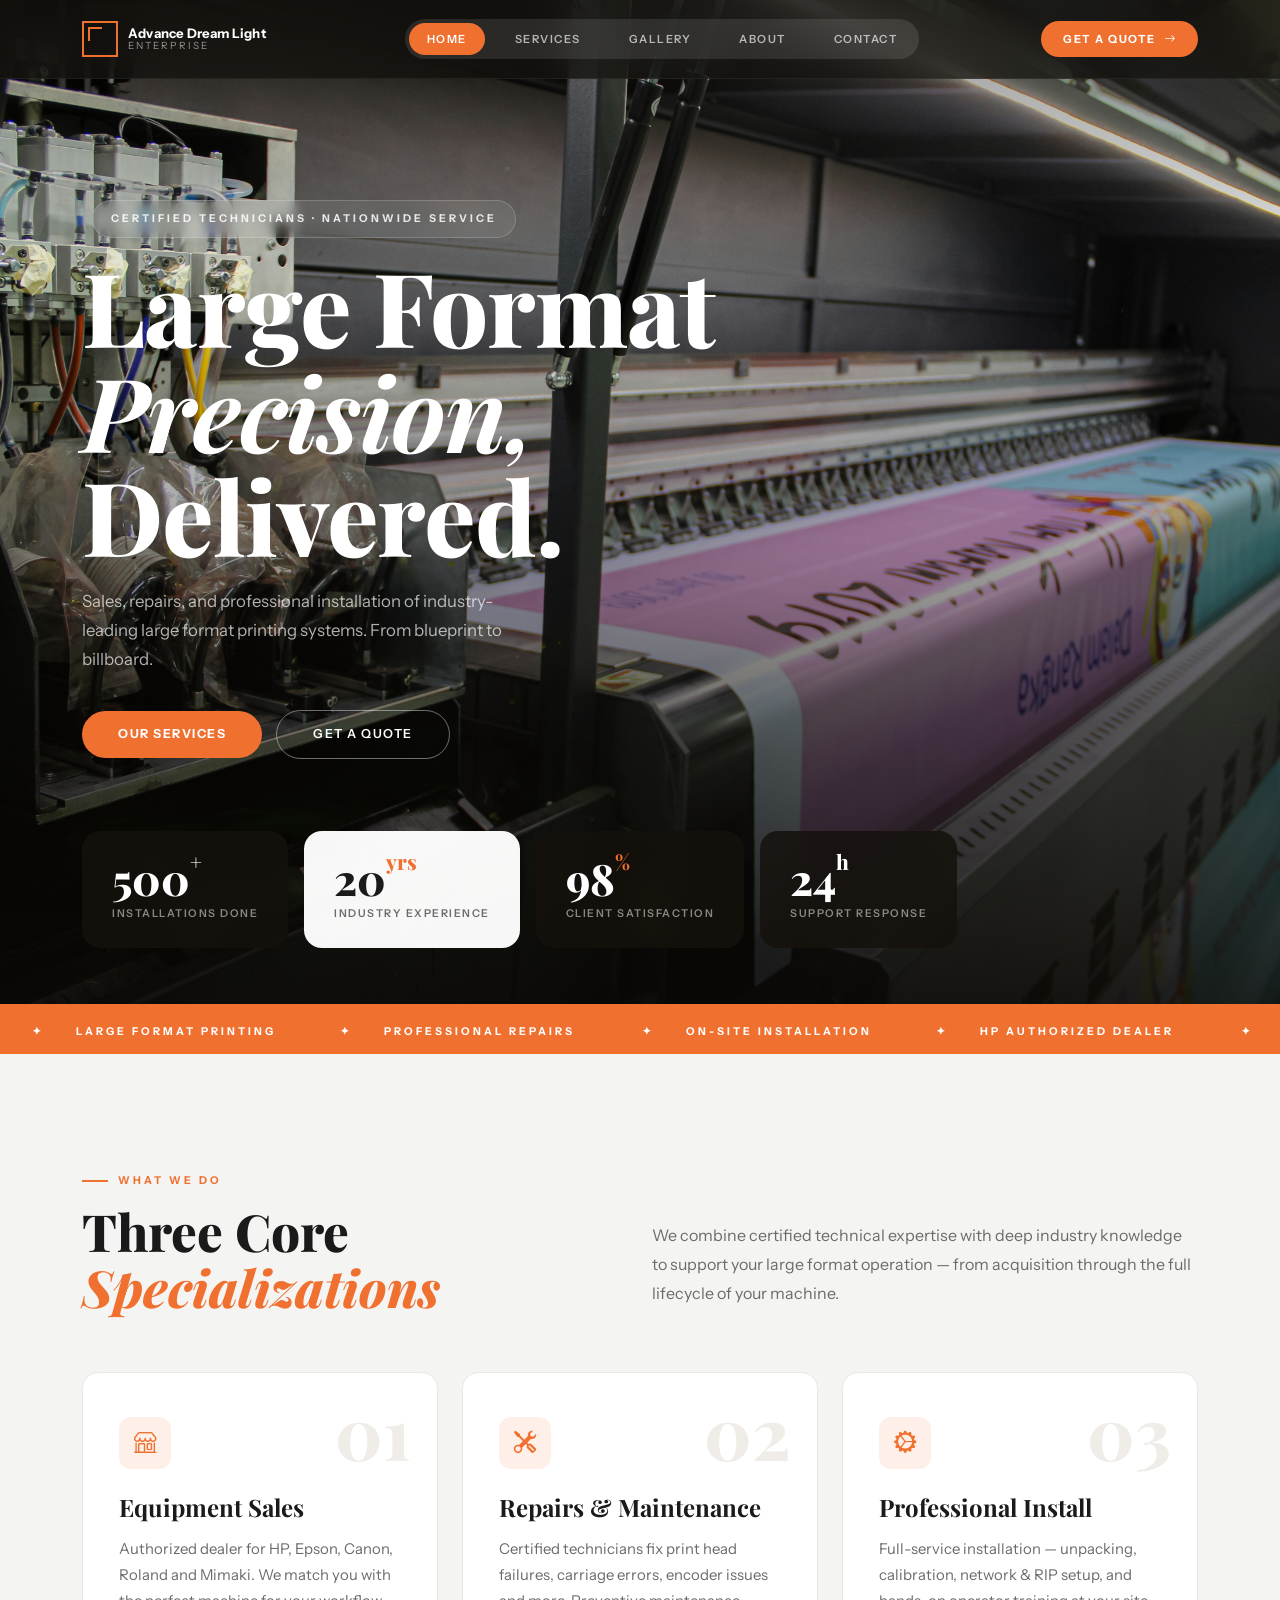
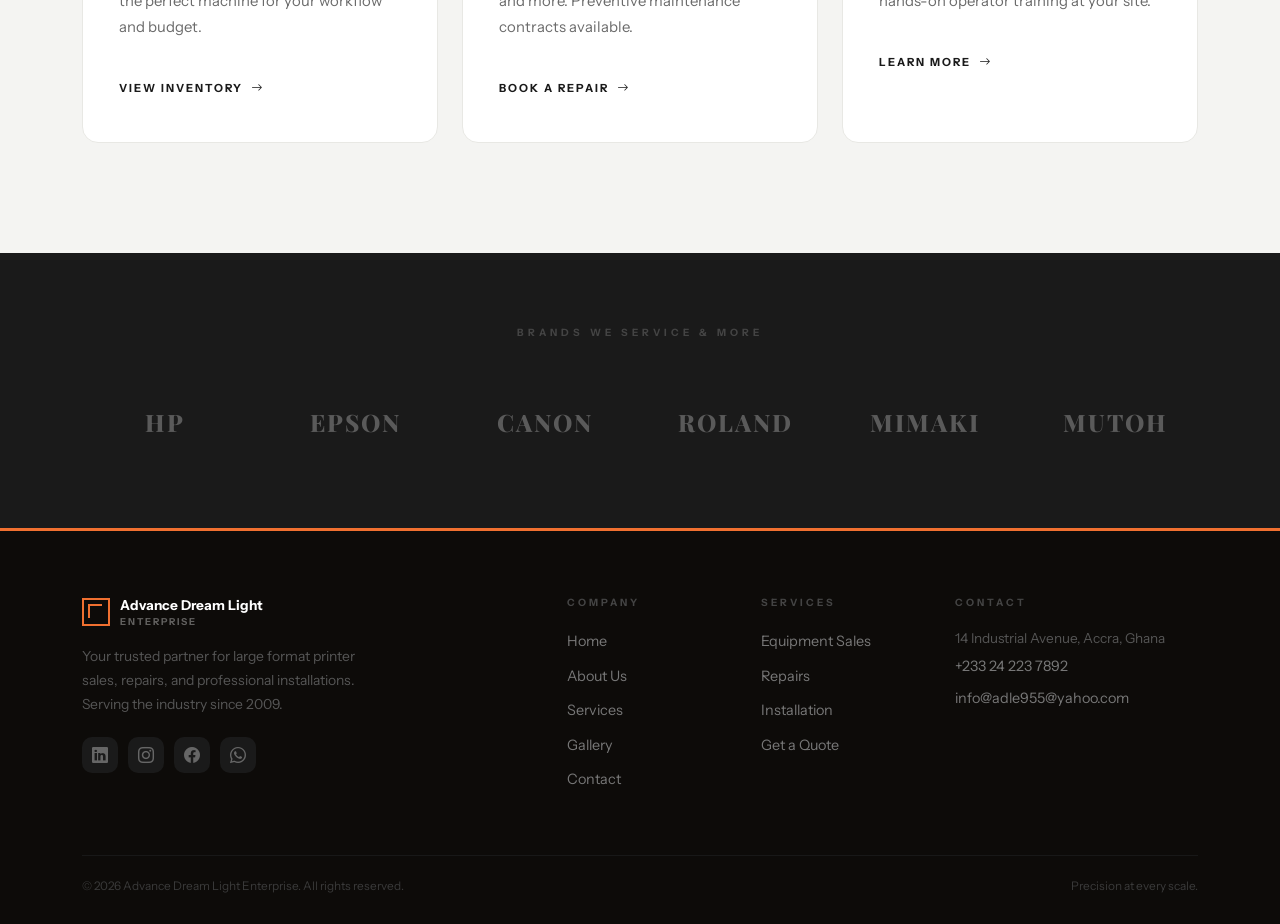
==== index.html @ 65f983d9 "first" ====
<!DOCTYPE html>
<html lang="en">
<head>
  <meta charset="UTF-8" />
  <meta name="viewport" content="width=device-width, initial-scale=1.0"/>
  <title>Home — Advance Dream Light Enterprise</title>
  <link href="https://cdn.jsdelivr.net/npm/bootstrap@5.3.3/dist/css/bootstrap.min.css" rel="stylesheet"/>
  <link href="https://fonts.googleapis.com/css2?family=Playfair+Display:ital,wght@0,700;0,800;1,700;1,800&family=Instrument+Sans:wght@400;500;600;700&display=swap" rel="stylesheet"/>
  <link href="https://cdn.jsdelivr.net/npm/bootstrap-icons@1.11.3/font/bootstrap-icons.css" rel="stylesheet"/>
  <link rel="stylesheet" href="style.css"/>
    
</head>
<body>

  <!-- NAVBAR -->
  <nav class="navbar navbar-expand-lg" id="mainNav">
    <div class="container">
      <a class="navbar-brand" href="index.html">
        <div class="brand-icon"></div>
        <div>
          <span class="brand-name-line1">Advance Dream Light</span>
          <span class="brand-name-line2">Enterprise</span>
        </div>
      </a>
      <button class="navbar-toggler" type="button" data-bs-toggle="collapse" data-bs-target="#navMenu">
        <span class="navbar-toggler-icon"></span>
      </button>
      <div class="collapse navbar-collapse justify-content-center" id="navMenu">
        <div class="nav-pill-wrap">
          <a class="nav-link active" href="index.html">Home</a>
          <a class="nav-link" href="services.html">Services</a>
          <a class="nav-link" href="gallery.html">Gallery</a>
          <a class="nav-link" href="about.html">About</a>
          <a class="nav-link" href="contact.html">Contact</a>
        </div>
      </div>
      <div class="d-none d-lg-block">
        <a href="contact.html" class="btn-quote">Get a Quote <i class="bi bi-arrow-right"></i></a>
      </div>
    </div>
  </nav>

  <!-- HERO -->
  <section class="hero">
    <div class="hero-bg"></div>
    <div class="hero-overlay"></div>
    <div class="hero-content">
      <div class="container">
        <div class="col-lg-7">
          <div style="display:flex;align-items:center;gap:10px;margin-bottom:16px;">
            <span style="display:inline-block;background:var(--orange);"></span>
            <!-- <span style="font-size:0.67rem;font-weight:700;letter-spacing:3px;text-transform:uppercase;color:rgba(255,255,255,0.65);">Certified Technicians · Nationwide Service</span> -->
             <span
  style="
    display:inline-block;
    padding:10px 18px;
    font-size:0.67rem;
    font-weight:700;
    letter-spacing:3px;
    text-transform:uppercase;
    color:rgba(255,255,255,0.85);
    background:rgba(255,255,255,0.08);
    border:1px solid rgba(255,255,255,0.18);
    border-radius:999px;
    backdrop-filter:blur(6px);
  "
>
  Certified Technicians · Nationwide Service
</span>
            
          </div>
          <h1>Large Format<br><em>Precision,</em><br>Delivered.</h1>
          <p class="hero-sub">Sales, repairs, and professional installation of industry-leading large format printing systems. From blueprint to billboard.</p>
          <div class="hero-actions">
            <a href="services.html" class="btn-primary-orange">Our Services</a>
            <a href="contact.html" class="btn-hero-ghost">Get a Quote</a>
          </div>
        </div>
      </div>
    </div>
    <!-- Stat cards -->
    <div class="hero-stats-row">
      <div class="container">
        <div class="d-flex gap-3 flex-wrap">
          <div class="stat-card dark">
            <div class="stat-num">500<sup>+</sup></div>
            <div class="stat-label">Installations Done</div>
          </div>
          <div class="stat-card light">
            <div class="stat-num" style="color:var(--ink);">20<sup style="color:var(--orange);">yrs</sup></div>
            <div class="stat-label" style="color:var(--mid);">Industry Experience</div>
          </div>
          <div class="stat-card dark">
            <div class="stat-num">98<sup style="color:var(--orange);">%</sup></div>
            <div class="stat-label">Client Satisfaction</div>
          </div>
          <div class="stat-card dark">
            <div class="stat-num">24<sup>h</sup></div>
            <div class="stat-label">Support Response</div>
          </div>
        </div>
      </div>
    </div>
  </section>

  <!-- TICKER -->
  <div class="ticker-wrap">
    <div class="ticker-inner">
      <span>Large Format Printing</span><span>Professional Repairs</span>
      <span>On-Site Installation</span><span>HP Authorized Dealer</span>
      <span>Canon Specialist</span><span>Epson Service Center</span>
      <span>Preventive Maintenance</span><span>Ink &amp; Media Supply</span>
      <span>Large Format Printing</span><span>Professional Repairs</span>
      <span>On-Site Installation</span><span>HP Authorized Dealer</span>
      <span>Canon Specialist</span><span>Epson Service Center</span>
      <span>Preventive Maintenance</span><span>Ink &amp; Media Supply</span>
    </div>
  </div>

  <!-- SERVICES PREVIEW -->
  <section class="services-section">
    <div class="container">
      <div class="row align-items-end mb-5">
        <div class="col-lg-5">
          <div class="section-tag fade-in">What We Do</div>
          <h2 class="section-title fade-in">Three Core<br><em>Specializations</em></h2>
        </div>
        <div class="col-lg-6 offset-lg-1">
          <p class="fade-in" style="color:var(--mid);line-height:1.8;margin-top:16px;">We combine certified technical expertise with deep industry knowledge to support your large format operation — from acquisition through the full lifecycle of your machine.</p>
        </div>
      </div>
      <div class="row g-4">
        <div class="col-lg-4">
          <div class="service-card fade-in">
            <div class="svc-num">01</div>
            <div class="svc-icon"><i class="bi bi-shop"></i></div>
            <h3>Equipment Sales</h3>
            <p>Authorized dealer for HP, Epson, Canon, Roland and Mimaki. We match you with the perfect machine for your workflow and budget.</p>
            <a href="services.html" class="svc-link">View Inventory <i class="bi bi-arrow-right"></i></a>
          </div>
        </div>
        <div class="col-lg-4">
          <div class="service-card fade-in" style="transition-delay:.1s">
            <div class="svc-num">02</div>
            <div class="svc-icon"><i class="bi bi-tools"></i></div>
            <h3>Repairs &amp; Maintenance</h3>
            <p>Certified technicians fix print head failures, carriage errors, encoder issues and more. Preventive maintenance contracts available.</p>
            <a href="contact.html" class="svc-link">Book a Repair <i class="bi bi-arrow-right"></i></a>
          </div>
        </div>
        <div class="col-lg-4">
          <div class="service-card fade-in" style="transition-delay:.2s">
            <div class="svc-num">03</div>
            <div class="svc-icon"><i class="bi bi-gear-wide-connected"></i></div>
            <h3>Professional Install</h3>
            <p>Full-service installation — unpacking, calibration, network &amp; RIP setup, and hands-on operator training at your site.</p>
            <a href="contact.html" class="svc-link">Learn More <i class="bi bi-arrow-right"></i></a>
          </div>
        </div>
      </div>
    </div>
  </section>

  <!-- BRANDS -->
  <section class="brands-section">
    <div class="container">
      <p class="text-center mb-5" style="font-size:.63rem;letter-spacing:4px;text-transform:uppercase;color:#444;font-weight:700;">Brands We Service &amp; More</p>
      <div class="row justify-content-center align-items-center">
        <div class="col-4 col-md-2"><div class="brand-logo">HP</div></div>
        <div class="col-4 col-md-2"><div class="brand-logo">EPSON</div></div>
        <div class="col-4 col-md-2"><div class="brand-logo">CANON</div></div>
        <div class="col-4 col-md-2"><div class="brand-logo">ROLAND</div></div>
        <div class="col-4 col-md-2"><div class="brand-logo">MIMAKI</div></div>
        <div class="col-4 col-md-2"><div class="brand-logo">MUTOH</div></div>
      </div>
    </div>
  </section>

  <!-- FOOTER -->
  <footer>
    <div class="container">
      <div class="row g-5">
        <div class="col-lg-4">
          <div class="footer-brand">
            <div class="brand-icon" style="width:28px;height:28px;"></div>
            <div>
              <div style="font-size:0.85rem;font-weight:700;color:var(--white);">Advance Dream Light</div>
              <div style="font-size:0.6rem;letter-spacing:2px;text-transform:uppercase;color:rgba(255,255,255,0.35);">Enterprise</div>
            </div>
          </div>
          <p class="sub">Your trusted partner for large format printer sales, repairs, and professional installations. Serving the industry since 2009.</p>
          <div class="social-row">
            <a href="#" class="soc"><i class="bi bi-linkedin"></i></a>
            <a href="#" class="soc"><i class="bi bi-instagram"></i></a>
            <a href="#" class="soc"><i class="bi bi-facebook"></i></a>
            <a href="#" class="soc"><i class="bi bi-whatsapp"></i></a>
          </div>
        </div>
        <div class="col-6 col-lg-2 offset-lg-1">
          <div class="f-head">Company</div>
          <ul class="f-links">
            <li><a href="index.html">Home</a></li>
            <li><a href="about.html">About Us</a></li>
            <li><a href="services.html">Services</a></li>
            <li><a href="gallery.html">Gallery</a></li>
            <li><a href="contact.html">Contact</a></li>
          </ul>
        </div>
        <div class="col-6 col-lg-2">
          <div class="f-head">Services</div>
          <ul class="f-links">
            <li><a href="services.html">Equipment Sales</a></li>
            <li><a href="services.html">Repairs</a></li>
            <li><a href="services.html">Installation</a></li>
            <li><a href="contact.html">Get a Quote</a></li>
          </ul>
        </div>
        <div class="col-lg-3">
          <div class="f-head">Contact</div>
          <ul class="f-links" style="font-size:.85rem;">
            <li style="color:#555;margin-bottom:8px;">14 Industrial Avenue, Accra, Ghana</li>
            <li><a href="tel:+233242237892">+233 24 223 7892</a></li>
            <li><a href="mailto:info@adle955@yahoo.com">info@adle955@yahoo.com</a></li>
          </ul>
        </div>
      </div>
      <div class="footer-bottom">
        <p>&copy; 2026 Advance Dream Light Enterprise. All rights reserved.</p>
        <p>Precision at every scale.</p>
      </div>
    </div>
  </footer>

  <script src="https://cdn.jsdelivr.net/npm/bootstrap@5.3.3/dist/js/bootstrap.bundle.min.js"></script>
  <script src="script.js"></script>
</body>
</html>
---- style.css ----
/* =========================================================
   Advance Dream Light Enterprise — Shared Stylesheet
   ========================================================= */

:root {
  --orange: #f07030;
  --orange-dark: #d95e1e;
  --ink: #1a1a1a;
  --white: #ffffff;
  --light: #f4f4f2;
  --mid: #6b6b6b;
}

*, *::before, *::after { box-sizing: border-box; margin: 0; padding: 0; }
html { scroll-behavior: smooth; }
body {
  font-family: 'Instrument Sans', sans-serif;
  background: var(--light);
  color: var(--ink);
  overflow-x: hidden;
}

/* ── NAVBAR ────────────────────────────────────────── */
.navbar {
  position: fixed; top: 0; left: 0; right: 0; z-index: 1000;
  padding: 16px 0;
  background: rgba(20,18,15,0.72);
  backdrop-filter: blur(20px);
  -webkit-backdrop-filter: blur(20px);
  border-bottom: 1px solid rgba(255,255,255,0.06);
  transition: background 0.3s;
}
.navbar.scrolled { background: rgba(15,12,9,0.97); }
.navbar-brand {
  font-family: 'Instrument Sans', sans-serif;
  font-weight: 700; font-size: 1rem;
  color: var(--white) !important;
  display: flex; align-items: center; gap: 10px;
  letter-spacing: 0.2px; line-height: 1.2;
}
.brand-name-line1 { display: block; font-size: 0.82rem; font-weight: 700; line-height: 1.1; }
.brand-name-line2 { display: block; font-size: 0.62rem; font-weight: 400; letter-spacing: 2px; text-transform: uppercase; color: rgba(255,255,255,0.55); }
.brand-icon {
  width: 36px; height: 36px; flex-shrink: 0;
  border: 2px solid var(--orange);
  display: flex; align-items: center; justify-content: center;
  position: relative;
}
.brand-icon::before {
  content: '';
  position: absolute;
  width: 14px; height: 14px;
  border-top: 2px solid var(--orange);
  border-left: 2px solid var(--orange);
  top: 4px; left: 4px;
}
.nav-pill-wrap {
  background: rgba(255,255,255,0.1);
  border-radius: 100px; padding: 4px;
  display: flex; gap: 2px; flex-wrap: wrap;
}
.nav-pill-wrap .nav-link {
  font-size: 0.7rem; font-weight: 600; letter-spacing: 1.5px;
  text-transform: uppercase; color: rgba(255,255,255,0.65) !important;
  padding: 8px 18px !important; border-radius: 100px; transition: all 0.2s;
}
.nav-pill-wrap .nav-link:hover,
.nav-pill-wrap .nav-link.active { background: var(--orange); color: var(--white) !important; }
.btn-quote {
  background: var(--orange); color: var(--white); border: none;
  padding: 10px 22px; border-radius: 100px;
  font-size: 0.7rem; font-weight: 700; letter-spacing: 1.5px; text-transform: uppercase;
  cursor: pointer; transition: background 0.2s, transform 0.15s; text-decoration: none;
  display: inline-flex; align-items: center; gap: 8px; white-space: nowrap;
}
.btn-quote:hover { background: var(--orange-dark); color: var(--white); transform: translateY(-1px); }
.navbar-toggler { border-color: rgba(255,255,255,0.3); }
.navbar-toggler-icon { filter: invert(1); }

/* ── SECTION HELPERS ───────────────────────────────── */
.section-tag {
  display: inline-flex; align-items: center; gap: 10px;
  font-size: 0.67rem; font-weight: 700; letter-spacing: 3px;
  text-transform: uppercase; color: var(--orange); margin-bottom: 14px;
}
.section-tag::before { content: ''; width: 26px; height: 2px; background: var(--orange); display: inline-block; }
.section-title {
  font-family: 'Playfair Display', serif;
  font-size: clamp(2.2rem, 4vw, 3.2rem);
  font-weight: 800; line-height: 1.1; color: var(--ink);
}
.section-title em { font-style: italic; color: var(--orange); }

/* ── TICKER ────────────────────────────────────────── */
.ticker-wrap { background: var(--orange); overflow: hidden; padding: 13px 0; white-space: nowrap; }
.ticker-inner { display: inline-block; animation: ticker 35s linear infinite; }
.ticker-inner span {
  font-size: 0.67rem; font-weight: 700; letter-spacing: 3px;
  text-transform: uppercase; color: var(--white); padding: 0 32px;
}
.ticker-inner span::before { content: "✦"; margin-right: 32px; }
@keyframes ticker { from { transform: translateX(0); } to { transform: translateX(-50%); } }

/* ── ANIMATIONS ────────────────────────────────────── */
.fade-in { opacity: 0; transform: translateY(26px); transition: opacity 0.65s ease, transform 0.65s ease; }
.fade-in.visible { opacity: 1; transform: translateY(0); }

/* ── PAGE HEADER (inner pages) ─────────────────────── */
.page-header {
  background: var(--ink);
  padding: 160px 0 80px;
  position: relative; overflow: hidden;
}
.page-header::before {
  content: '';
  position: absolute; inset: 0;
  background-image: linear-gradient(to right, rgba(255,255,255,0.02) 1px, transparent 1px),
                    linear-gradient(to bottom, rgba(255,255,255,0.02) 1px, transparent 1px);
  background-size: 56px 56px;
}
.page-header::after {
  content: '';
  position: absolute; left: 0; top: 0; bottom: 0; width: 4px;
  background: var(--orange);
}
.page-header h1 {
  font-family: 'Playfair Display', serif;
  font-size: clamp(2.8rem, 6vw, 5rem);
  font-weight: 800; color: var(--white); line-height: 1.0;
  position: relative; z-index: 1;
}
.page-header h1 em { font-style: italic; color: var(--orange); }
.page-header p {
  color: rgba(255,255,255,0.55); font-size: 1rem; max-width: 480px;
  line-height: 1.75; margin-top: 14px; position: relative; z-index: 1;
}
.page-header .breadcrumb {
  position: relative; z-index: 1; margin-bottom: 20px;
}
.page-header .breadcrumb-item a { color: var(--orange); text-decoration: none; font-size: 0.75rem; }
.page-header .breadcrumb-item, .page-header .breadcrumb-item.active { color: rgba(255,255,255,0.4); font-size: 0.75rem; }
.page-header .breadcrumb-item + .breadcrumb-item::before { color: rgba(255,255,255,0.25); }

/* ── BRANDS SECTION ────────────────────────────────── */
.brands-section { background: var(--ink); padding: 72px 0; }
.brand-logo {
  text-align: center; opacity: 0.28; transition: opacity 0.3s; padding: 16px;
  font-family: 'Playfair Display', serif; font-size: 1.5rem; font-weight: 800;
  letter-spacing: 2px; color: var(--white); cursor: default;
}
.brand-logo:hover { opacity: 1; }

/* ── FOOTER ────────────────────────────────────────── */
footer { background: #0d0b09; padding: 64px 0 28px; border-top: 3px solid var(--orange); }
.footer-brand { font-family: 'Instrument Sans', sans-serif; font-size: 0.95rem; font-weight: 700; color: var(--white); display: flex; align-items: center; gap: 10px; }
footer p.sub { color: #555; font-size: 0.87rem; line-height: 1.75; max-width: 280px; margin-top: 14px; }
.f-head { font-size: 0.63rem; font-weight: 700; letter-spacing: 3px; text-transform: uppercase; color: #444; margin-bottom: 18px; }
.f-links { list-style: none; padding: 0; }
.f-links li { margin-bottom: 10px; }
.f-links a { color: #777; text-decoration: none; font-size: 0.9rem; transition: color 0.2s; }
.f-links a:hover { color: var(--orange); }
.social-row { display: flex; gap: 10px; margin-top: 20px; }
.soc { width: 36px; height: 36px; border-radius: 10px; background: #1a1a1a; display: flex; align-items: center; justify-content: center; color: #666; text-decoration: none; transition: background 0.2s, color 0.2s; }
.soc:hover { background: var(--orange); color: #fff; }
.footer-bottom { border-top: 1px solid #181818; margin-top: 48px; padding-top: 22px; display: flex; justify-content: space-between; align-items: center; flex-wrap: wrap; gap: 12px; }
.footer-bottom p { font-size: 0.74rem; color: #3a3a3a; margin: 0; }

/* ── SHARED COMPONENTS ─────────────────────────────── */
.check-list { list-style: none; padding: 0; }
.check-list li { display: flex; align-items: flex-start; gap: 12px; padding: 11px 0; border-bottom: 1px solid #f0ede8; font-size: 0.93rem; color: var(--ink); }
.check-list li:last-child { border-bottom: none; }
.check-list li i { color: var(--orange); font-size: 1rem; flex-shrink: 0; margin-top: 2px; }
.feature-pill {
  display: inline-flex; align-items: center; gap: 8px; background: #fef0e8;
  border-radius: 100px; padding: 8px 18px; font-size: 0.78rem; font-weight: 600;
  color: var(--orange); margin: 6px 4px;
}
.btn-primary-orange {
  background: var(--orange); color: var(--white); border: none;
  padding: 14px 36px; border-radius: 100px;
  font-size: 0.78rem; font-weight: 700; letter-spacing: 1.5px; text-transform: uppercase;
  cursor: pointer; transition: background 0.2s, transform 0.15s; text-decoration: none; display: inline-block;
}
.btn-primary-orange:hover { background: var(--orange-dark); color: var(--white); transform: translateY(-2px); }

@media (max-width: 768px) {
  .footer-bottom { flex-direction: column; text-align: center; }
  .nav-pill-wrap { background: transparent; padding: 0; }
  .nav-pill-wrap .nav-link { padding: 10px 14px !important; }
}

/* HOME */
/* ── HERO ── */
  .nav-pill-wrap{
  display: flex;
  gap: 12px;
}

/* Mobile view */
@media (max-width: 768px) {
  .nav-pill-wrap{
    flex-direction: column;
    width: 100%;
    text-align: center;
    margin-top: 15px;
  }

  .nav-link{
    width: 100%;
    padding: 10px 0;
  }
}
    .hero {
      position: relative; min-height: 100vh;
      display: flex; flex-direction: column; justify-content: flex-end; overflow: hidden;
    }
    .hero-bg {
      position: absolute; inset: 0;
      background: url('/assets/img/geri-sakti-CYrYxz-uvE4-unsplash.jpg') center center / cover no-repeat;
      animation: slow-zoom 20s ease-in-out infinite alternate;
    }
    @keyframes slow-zoom { from { transform: scale(1.04); } to { transform: scale(1.0); } }
    .hero-overlay {
      position: absolute; inset: 0;
      background: linear-gradient(to bottom, rgba(10,8,5,0.40) 0%, rgba(10,8,5,0.08) 28%, rgba(10,8,5,0.50) 65%, rgba(10,8,5,0.88) 100%);
    }
    .hero-content { position: relative; z-index: 2; padding: 200px 0 72px; }
    .hero h1 {
      font-family: 'Playfair Display', serif;
      font-size: clamp(3.8rem, 8vw, 7.5rem);
      font-weight: 800; color: var(--white); line-height: 1.02; letter-spacing: -1px;
    }
    .hero h1 em { font-style: italic; font-weight: 700; }
    .hero-sub { color: rgba(255,255,255,0.68); font-size: 1.05rem; max-width: 440px; line-height: 1.72; margin-top: 20px; }
    .hero-actions { margin-top: 36px; display: flex; gap: 14px; flex-wrap: wrap; align-items: center; }
    .btn-hero-ghost {
      background: transparent; color: var(--white);
      border: 1.5px solid rgba(255,255,255,0.42);
      padding: 14px 36px; border-radius: 100px;
      font-size: 0.78rem; font-weight: 600; letter-spacing: 1.5px; text-transform: uppercase;
      transition: border-color 0.2s; text-decoration: none; display: inline-block;
    }
    .btn-hero-ghost:hover { border-color: var(--white); color: var(--white); }
    /* Stat cards */
    .hero-stats-row { position: relative; z-index: 2; padding: 0 0 56px; }
    .stat-card { border-radius: 18px; padding: 26px 30px; display: flex; flex-direction: column; min-width: 150px; }
    .stat-card.dark { background: rgba(22,18,14,0.85); backdrop-filter: blur(14px); }
    .stat-card.light { background: rgba(255,255,255,0.97); }
    .stat-num { font-family: 'Playfair Display', serif; font-size: 2.7rem; font-weight: 800; line-height: 1; color: var(--white); }
    .stat-card.light .stat-num { color: var(--ink); }
    .stat-num sup { font-size: 1.3rem; vertical-align: super; }
    .stat-label { font-size: 0.67rem; font-weight: 600; letter-spacing: 1.5px; text-transform: uppercase; margin-top: 6px; color: rgba(255,255,255,0.5); }
    .stat-card.light .stat-label { color: var(--mid); }
    /* Services preview */
    .services-section { padding: 110px 0; background: #f4f4f2; }
    .service-card {
      background: var(--white); border-radius: 16px; padding: 44px 36px;
      height: 100%; position: relative; overflow: hidden;
      transition: transform 0.3s, box-shadow 0.3s; border: 1px solid #e8e8e4;
    }
    .service-card:hover { transform: translateY(-6px); box-shadow: 0 24px 64px rgba(0,0,0,0.10); }
    .service-card::after {
      content: ''; position: absolute; bottom: 0; left: 0; right: 0; height: 4px;
      background: var(--orange); transform: scaleX(0); transform-origin: left; transition: transform 0.35s ease;
    }
    .service-card:hover::after { transform: scaleX(1); }
    .svc-icon { width: 52px; height: 52px; background: #fef0e8; border-radius: 12px; display: flex; align-items: center; justify-content: center; margin-bottom: 24px; }
    .svc-icon i { font-size: 1.4rem; color: var(--orange); }
    .svc-num { position: absolute; top: 22px; right: 26px; font-family: 'Playfair Display', serif; font-size: 4.5rem; font-weight: 800; color: #f0ede8; line-height: 1; }
    .service-card h3 { font-family: 'Playfair Display', serif; font-size: 1.5rem; font-weight: 700; margin-bottom: 14px; }
    .service-card p { color: var(--mid); font-size: 0.93rem; line-height: 1.75; }
    .svc-link { display: inline-flex; align-items: center; gap: 8px; margin-top: 24px; font-size: 0.7rem; font-weight: 700; letter-spacing: 2px; text-transform: uppercase; color: var(--ink); text-decoration: none; transition: gap 0.2s, color 0.2s; }
    .svc-link:hover { color: var(--orange); gap: 14px; }
    @media (max-width: 768px) { .hero h1 { font-size: 3.5rem; } }

    /* ABOUT */
     .about-section { padding: 80px 0 120px; background: var(--white); }
    .about-photo-placeholder {
      width: 100%; aspect-ratio: 3/4;
      background: url('https://images.unsplash.com/photo-1558618666-fcd25c85cd64?w=800&q=80&fit=crop') center/cover no-repeat;
      border-radius: 20px; position: relative;
    }
    .about-float {
      position: absolute; bottom: 28px; left: 28px;
      background: var(--orange); border-radius: 16px;
      padding: 22px 26px; color: var(--white);
    }
    .about-float .big { font-family: 'Playfair Display', serif; font-size: 2.8rem; font-weight: 800; line-height: 1; }
    .about-float .small { font-size: 0.68rem; letter-spacing: 2px; text-transform: uppercase; opacity: 0.88; }
    .about-body { padding-left: 48px; }
    .about-body p { color: var(--mid); line-height: 1.85; font-size: 0.97rem; margin-bottom: 18px; }
    .value-item { display: flex; align-items: flex-start; gap: 16px; margin-bottom: 22px; }
    .vi-dot { width: 36px; height: 36px; background: #fef0e8; border-radius: 10px; display: flex; align-items: center; justify-content: center; flex-shrink: 0; }
    .vi-dot i { color: var(--orange); font-size: 1rem; }
    .value-item h5 { font-weight: 700; font-size: 0.93rem; margin-bottom: 3px; }
    .value-item p { font-size: 0.87rem; color: var(--mid); margin: 0; }
    .team-avatar { width: 100px; height: 100px; border-radius: 50%; background: var(--ink); display: flex; align-items: center; justify-content: center; font-family: 'Playfair Display', serif; font-size: 1.5rem; font-weight: 800; color: var(--orange); margin: 0 auto 16px; border: 3px solid #e8e8e4; }
    .team-card { text-align: center; padding: 8px; transition: transform 0.3s; }
    .team-card:hover { transform: translateY(-5px); }
    .team-card h5 { font-weight: 700; font-size: 0.93rem; margin-bottom: 4px; }
    .team-card span { font-size: 0.68rem; letter-spacing: 2px; text-transform: uppercase; color: var(--orange); }
    .counter-strip { background: var(--ink); padding: 60px 0; }
    .counter-item { text-align: center; padding: 20px; }
    .counter-num { font-family: 'Playfair Display', serif; font-size: 3.5rem; font-weight: 800; color: var(--white); line-height: 1; }
    .counter-num span { color: var(--orange); }
    .counter-label { font-size: 0.67rem; letter-spacing: 3px; text-transform: uppercase; color: rgba(255,255,255,0.45); margin-top: 8px; }
    @media (max-width: 768px) { .about-body { padding-left: 0; padding-top: 60px; } .about-photo-placeholder { aspect-ratio: 4/3; } }

    /* SERVICES */
     .services-full-section { padding: 80px 0 120px; background: #f4f4f2; }
    .svc-row { background: var(--white); border-radius: 20px; padding: 56px; margin-bottom: 28px; }
    .svc-row h3 { font-family: 'Playfair Display', serif; font-size: 2rem; font-weight: 800; margin-bottom: 16px; }
    .svc-row p { color: var(--mid); line-height: 1.8; }
    .cta-banner { background: var(--ink); border-radius: 20px; padding: 64px; color: var(--white); text-align: center; margin-top: 28px; }
    .cta-banner h2 { font-family: 'Playfair Display', serif; font-size: 2.5rem; font-weight: 800; margin-bottom: 12px; }
    .cta-banner p { color: rgba(255,255,255,0.55); max-width: 460px; margin: 0 auto 32px; }
    @media (max-width: 768px) { .svc-row { padding: 32px 24px; } .cta-banner { padding: 40px 24px; } }

    /* CONTACT */
      .contact-section { padding: 80px 0 120px; background: var(--white); }
    .contact-info { background: var(--ink); border-radius: 20px; padding: 56px 48px; color: var(--white); height: 100%; }
    .contact-info h2 { font-family: 'Playfair Display', serif; font-size: 2rem; font-weight: 800; margin-bottom: 8px; }
    .contact-info > p { color: rgba(255,255,255,0.5); font-size: 0.95rem; line-height: 1.7; margin-bottom: 40px; }
    .c-detail { display: flex; align-items: flex-start; gap: 18px; margin-bottom: 26px; }
    .c-icon { width: 44px; height: 44px; background: rgba(240,112,48,0.15); border-radius: 12px; display: flex; align-items: center; justify-content: center; flex-shrink: 0; }
    .c-icon i { color: var(--orange); font-size: 1.1rem; }
    .c-detail h6 { font-size: 0.6rem; letter-spacing: 2px; text-transform: uppercase; color: rgba(255,255,255,0.38); margin-bottom: 4px; }
    .c-detail p { color: var(--white); margin: 0; font-size: 0.92rem; line-height: 1.5; }
    .contact-form-wrap { background: #f4f4f2; border-radius: 20px; padding: 56px 48px; }
    .contact-form-wrap h3 { font-family: 'Playfair Display', serif; font-size: 1.8rem; font-weight: 800; margin-bottom: 32px; }
    .form-label { font-size: 0.66rem; font-weight: 700; letter-spacing: 2px; text-transform: uppercase; color: var(--mid); margin-bottom: 8px; }
    .form-control, .form-select {
      border: 1.5px solid #e0ddd8; border-radius: 10px; padding: 13px 16px;
      font-family: 'Instrument Sans', sans-serif; font-size: 0.93rem;
      background: var(--white); color: var(--ink); transition: border-color 0.2s;
    }
    .form-control:focus, .form-select:focus { border-color: var(--orange); box-shadow: none; background: var(--white); }
    textarea.form-control { resize: none; }
    .btn-send {
      background: var(--orange); color: var(--white); border: none;
      padding: 14px 40px; border-radius: 100px; width: 100%;
      font-size: 0.78rem; font-weight: 700; letter-spacing: 2px; text-transform: uppercase;
      cursor: pointer; transition: background 0.2s;
    }
    .btn-send:hover { background: var(--orange-dark); color: var(--white); }
    .success-msg {
      display: none; background: #1a8c3e; color: #fff; padding: 14px; border-radius: 10px;
      text-align: center; font-size: 0.76rem; letter-spacing: 1.5px; text-transform: uppercase; margin-top: 14px;
    }
    .map-block {
      background: var(--light); border-radius: 20px; height: 320px;
      display: flex; align-items: center; justify-content: center;
      margin-top: 48px; position: relative; overflow: hidden;
    }
    .map-grid {
      position: absolute; inset: 0;
      background-image: linear-gradient(to right, rgba(0,0,0,0.05) 1px, transparent 1px),
                        linear-gradient(to bottom, rgba(0,0,0,0.05) 1px, transparent 1px);
      background-size: 40px 40px;
    }
    .map-pin { text-align: center; z-index: 1; }
    .map-pin i { font-size: 3rem; color: var(--orange); }
    .map-pin p { font-size: 0.75rem; letter-spacing: 2px; text-transform: uppercase; color: var(--mid); margin-top: 8px; }
    @media (max-width: 768px) { .contact-info, .contact-form-wrap { padding: 36px 24px; } }

    /* GALLERY */
      /* Filter pills */
    .filter-bar { padding: 48px 0 36px; background: var(--light); }
    .filter-btn {
      background: var(--white); color: var(--mid); border: 1.5px solid #e0ddd8;
      padding: 10px 24px; border-radius: 100px;
      font-size: 0.72rem; font-weight: 600; letter-spacing: 1.5px; text-transform: uppercase;
      cursor: pointer; transition: all 0.2s; display: inline-block;
    }
    .filter-btn:hover, .filter-btn.active {
      background: var(--orange); color: var(--white); border-color: var(--orange);
    }

    /* Gallery grid */
    .gallery-section { background: var(--light); padding-bottom: 120px; }
    .gallery-grid { columns: 3; column-gap: 20px; }
    @media (max-width: 992px) { .gallery-grid { columns: 2; } }
    @media (max-width: 576px) { .gallery-grid { columns: 1; } }

    .gallery-item {
      break-inside: avoid;
      margin-bottom: 20px;
      position: relative;
      overflow: hidden;
      border-radius: 12px;
      cursor: pointer;
      display: block;
    }
    .gallery-item.hidden { display: none; }

    .gallery-item img {
      width: 100%; display: block;
      border-radius: 12px;
      transition: transform 0.45s ease;
    }
    .gallery-item:hover img { transform: scale(1.05); }
    .gallery-overlay {
      position: absolute; inset: 0; border-radius: 12px;
      background: linear-gradient(to top, rgba(10,8,5,0.85) 0%, rgba(10,8,5,0) 55%);
      opacity: 0; transition: opacity 0.35s;
      display: flex; flex-direction: column; justify-content: flex-end; padding: 24px;
    }
    .gallery-item:hover .gallery-overlay { opacity: 1; }
    .gallery-overlay h5 {
      font-family: 'Playfair Display', serif; font-size: 1rem;
      font-weight: 700; color: var(--white); margin-bottom: 4px;
    }
    .gallery-overlay span {
      font-size: 0.65rem; letter-spacing: 2px; text-transform: uppercase; color: var(--orange);
    }
    .gallery-overlay .zoom-icon {
      position: absolute; top: 20px; right: 20px;
      width: 38px; height: 38px; background: var(--orange); border-radius: 50%;
      display: flex; align-items: center; justify-content: center; color: var(--white); font-size: 1rem;
    }

    /* Lightbox */
    .lightbox-overlay {
      display: none; position: fixed; inset: 0; z-index: 9999;
      background: rgba(5,4,3,0.95); backdrop-filter: blur(8px);
      align-items: center; justify-content: center; padding: 40px;
    }
    .lightbox-overlay.open { display: flex; }
    .lightbox-inner { position: relative; max-width: 900px; width: 100%; }
    .lightbox-inner img { width: 100%; border-radius: 16px; max-height: 80vh; object-fit: contain; }
    .lightbox-caption { color: rgba(255,255,255,0.7); text-align: center; margin-top: 16px; font-size: 0.9rem; }
    .lightbox-close {
      position: absolute; top: -16px; right: -16px;
      width: 40px; height: 40px; background: var(--orange); border-radius: 50%; border: none;
      display: flex; align-items: center; justify-content: center; color: var(--white);
      font-size: 1.2rem; cursor: pointer; transition: background 0.2s;
    }
    .lightbox-close:hover { background: var(--orange-dark); }
    .lightbox-prev, .lightbox-next {
      position: absolute; top: 50%; transform: translateY(-50%);
      width: 44px; height: 44px; background: rgba(255,255,255,0.1); border: none; border-radius: 50%;
      display: flex; align-items: center; justify-content: center; color: var(--white);
      font-size: 1.1rem; cursor: pointer; transition: background 0.2s;
    }
    .lightbox-prev { left: -56px; }
    .lightbox-next { right: -56px; }
    .lightbox-prev:hover, .lightbox-next:hover { background: var(--orange); }
    @media (max-width: 768px) { .lightbox-prev { left: 0; } .lightbox-next { right: 0; } }

    /* No results */
    .no-results { text-align: center; padding: 60px 0; display: none; }
    .no-results i { font-size: 3rem; color: #ddd; margin-bottom: 16px; display: block; }
    .no-results p { color: var(--mid); }
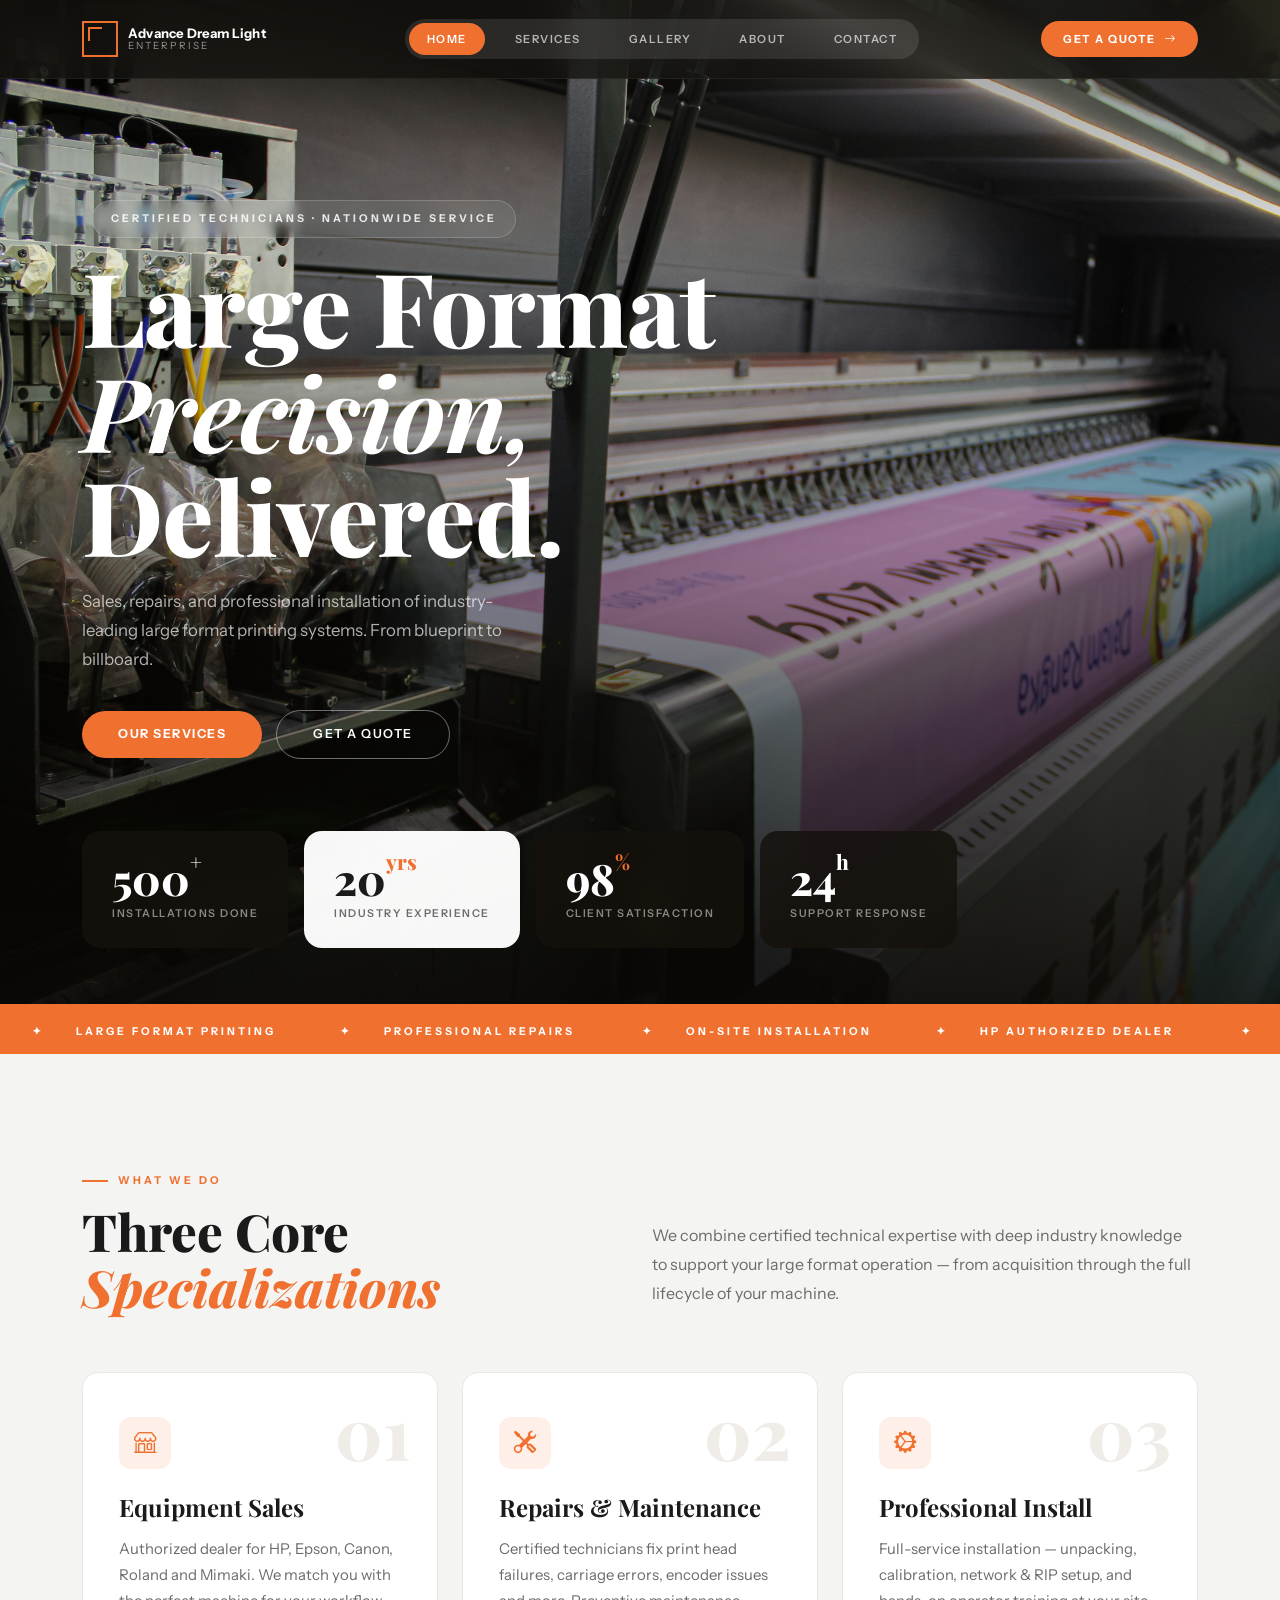
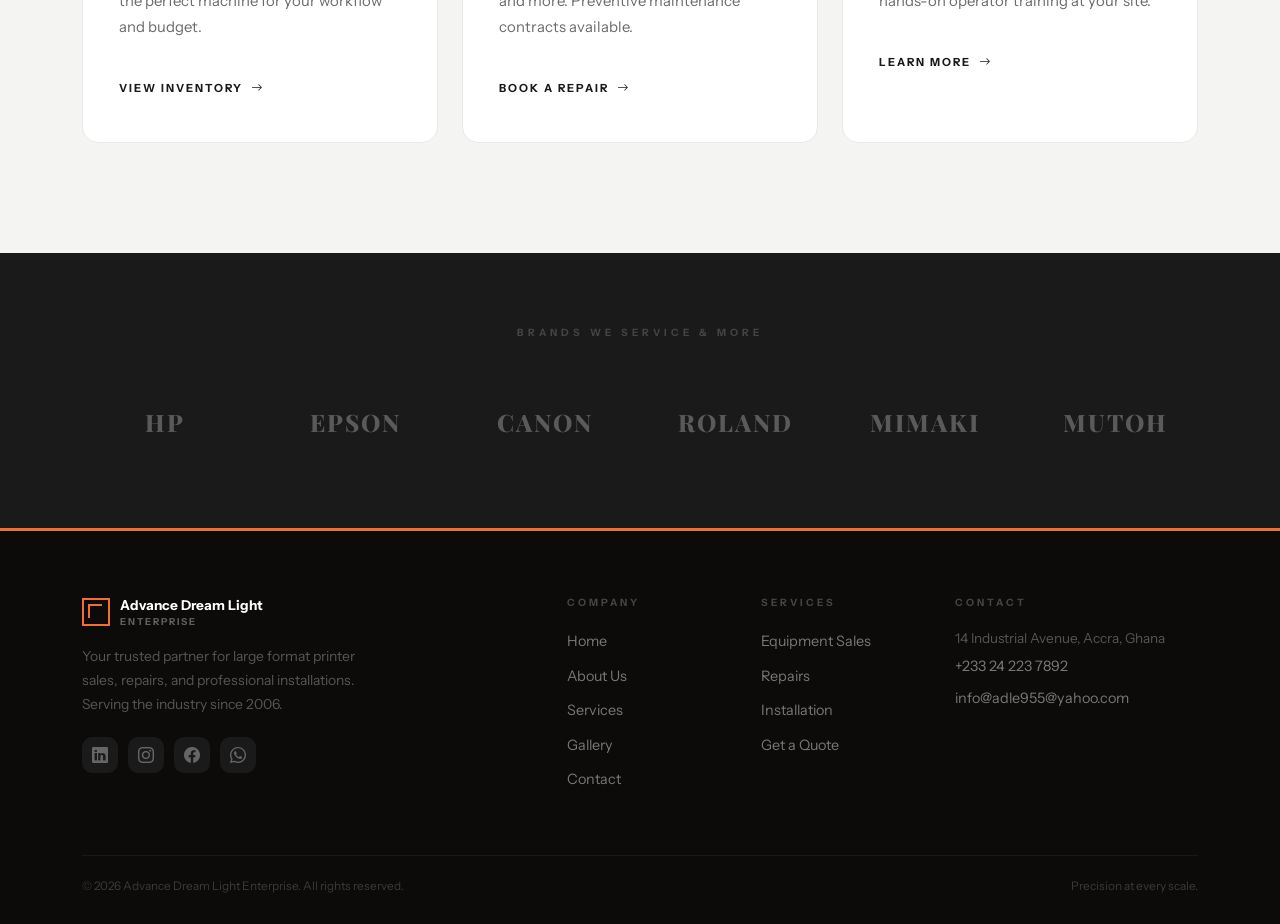
==== commit 5fa7ebae: "third" ====
--- a/index.html
+++ b/index.html
@@ -188,12 +188,12 @@
               <div style="font-size:0.6rem;letter-spacing:2px;text-transform:uppercase;color:rgba(255,255,255,0.35);">Enterprise</div>
             </div>
           </div>
-          <p class="sub">Your trusted partner for large format printer sales, repairs, and professional installations. Serving the industry since 2009.</p>
+          <p class="sub">Your trusted partner for large format printer sales, repairs, and professional installations. Serving the industry since 2006.</p>
           <div class="social-row">
             <a href="#" class="soc"><i class="bi bi-linkedin"></i></a>
             <a href="#" class="soc"><i class="bi bi-instagram"></i></a>
             <a href="#" class="soc"><i class="bi bi-facebook"></i></a>
-            <a href="#" class="soc"><i class="bi bi-whatsapp"></i></a>
+            <a href="https://wa.me/233559218679" class="soc"><i class="bi bi-whatsapp"></i></a>
           </div>
         </div>
         <div class="col-6 col-lg-2 offset-lg-1">
